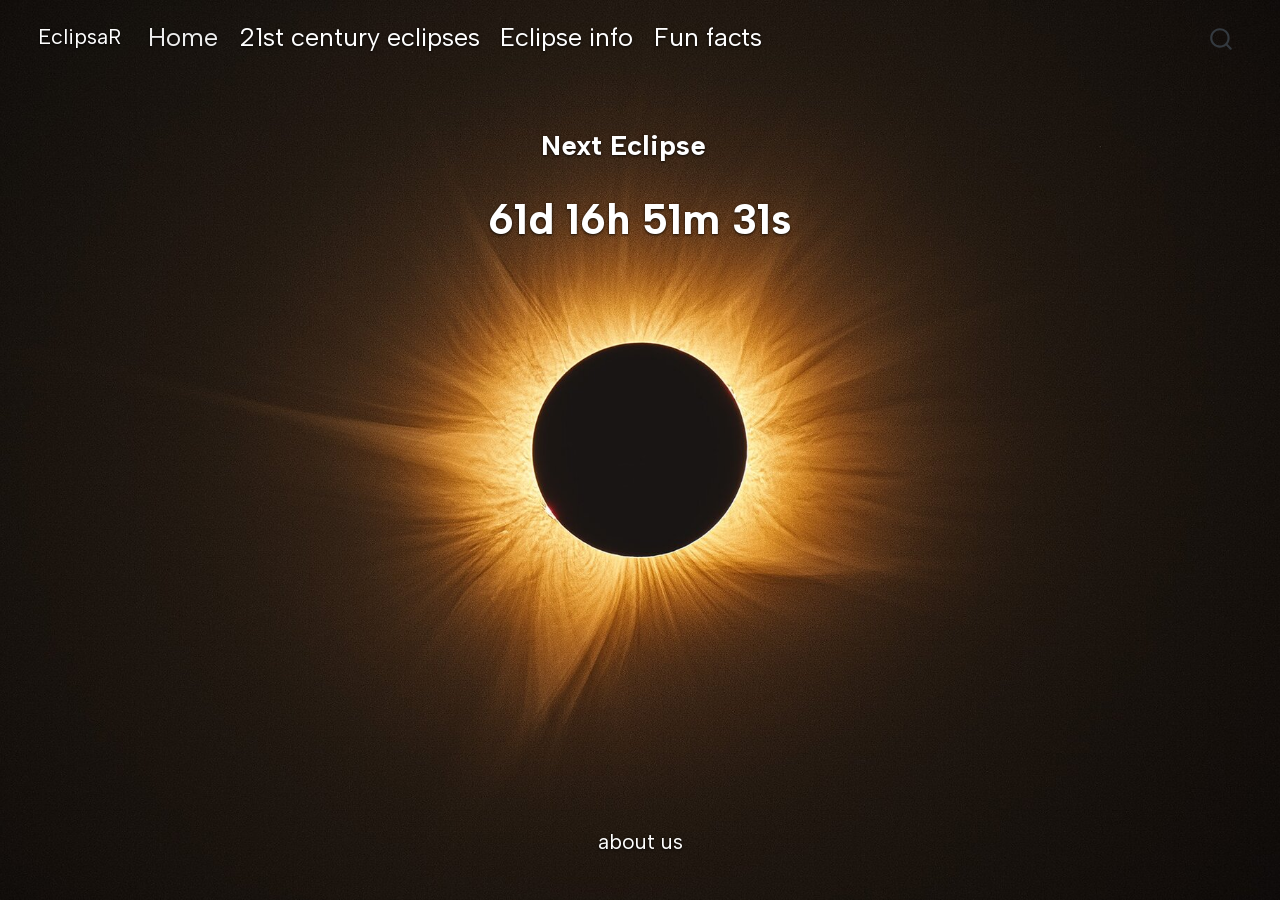
==== index.html @ 077493d9 "Built site for gh-pages" ====
<!DOCTYPE html>
<html xmlns="http://www.w3.org/1999/xhtml" lang="en" xml:lang="en"><head>

<meta charset="utf-8">
<meta name="generator" content="quarto-1.9.37">

<meta name="viewport" content="width=device-width, initial-scale=1.0, user-scalable=yes">


<title>EclipsaR</title>
<style>
/* Default styles provided by pandoc.
** See https://pandoc.org/MANUAL.html#variables-for-html for config info.
*/
code{white-space: pre-wrap;}
span.smallcaps{font-variant: small-caps;}
div.columns{display: flex; gap: min(4vw, 1.5em);}
div.column{flex: auto; overflow-x: auto;}
div.hanging-indent{margin-left: 1.5em; text-indent: -1.5em;}
ul.task-list{list-style: none;}
ul.task-list li input[type="checkbox"] {
  width: 0.8em;
  margin: 0 0.8em 0.2em -1em; /* quarto-specific, see https://github.com/quarto-dev/quarto-cli/issues/4556 */ 
  vertical-align: middle;
}
</style>


<script src="site_libs/quarto-nav/quarto-nav.js"></script>
<script src="site_libs/quarto-nav/headroom.min.js"></script>
<script src="site_libs/clipboard/clipboard.min.js"></script>
<script src="site_libs/quarto-search/autocomplete.umd.js"></script>
<script src="site_libs/quarto-search/fuse.min.js"></script>
<script src="site_libs/quarto-search/quarto-search.js"></script>
<meta name="quarto:offset" content="./">
<script src="site_libs/quarto-html/quarto.js" type="module"></script>
<script src="site_libs/quarto-html/tabsets/tabsets.js" type="module"></script>
<script src="site_libs/quarto-html/popper.min.js"></script>
<script src="site_libs/quarto-html/tippy.umd.min.js"></script>
<script src="site_libs/quarto-html/anchor.min.js"></script>
<link href="site_libs/quarto-html/tippy.css" rel="stylesheet">
<link href="site_libs/quarto-html/quarto-syntax-highlighting-7f8f88aac4f3542376d5c11b86a4c14d.css" rel="stylesheet" class="quarto-color-scheme" id="quarto-text-highlighting-styles">
<link href="site_libs/quarto-html/quarto-syntax-highlighting-dark-d0ae9245876894da5ac7e18953ecc5cc.css" rel="stylesheet" class="quarto-color-scheme quarto-color-alternate" id="quarto-text-highlighting-styles">
<link href="site_libs/quarto-html/quarto-syntax-highlighting-7f8f88aac4f3542376d5c11b86a4c14d.css" rel="stylesheet" class="quarto-color-scheme-extra" id="quarto-text-highlighting-styles">
<script src="site_libs/bootstrap/bootstrap.min.js"></script>
<link href="site_libs/bootstrap/bootstrap-icons.css" rel="stylesheet">
<link href="site_libs/bootstrap/bootstrap-c820c790776d491c0a2e47036dd81f29.min.css" rel="stylesheet" append-hash="true" class="quarto-color-scheme" id="quarto-bootstrap" data-mode="light">
<link href="site_libs/bootstrap/bootstrap-dark-418bec9bb1acf93c9f343d7b9f909638.min.css" rel="stylesheet" append-hash="true" class="quarto-color-scheme quarto-color-alternate" id="quarto-bootstrap" data-mode="light">
<link href="site_libs/bootstrap/bootstrap-c820c790776d491c0a2e47036dd81f29.min.css" rel="stylesheet" append-hash="true" class="quarto-color-scheme-extra" id="quarto-bootstrap" data-mode="light">
<script id="quarto-search-options" type="application/json">{
  "location": "navbar",
  "copy-button": false,
  "collapse-after": 3,
  "panel-placement": "end",
  "type": "overlay",
  "limit": 50,
  "keyboard-shortcut": [
    "f",
    "/",
    "s"
  ],
  "show-item-context": false,
  "language": {
    "search-no-results-text": "No results",
    "search-matching-documents-text": "matching documents",
    "search-copy-link-title": "Copy link to search",
    "search-hide-matches-text": "Hide additional matches",
    "search-more-match-text": "more match in this document",
    "search-more-matches-text": "more matches in this document",
    "search-clear-button-title": "Clear",
    "search-text-placeholder": "",
    "search-detached-cancel-button-title": "Cancel",
    "search-submit-button-title": "Submit",
    "search-label": "Search"
  }
}</script>


</head>

<body class="nav-fixed quarto-light">

<div id="quarto-search-results"></div>
  <header id="quarto-header" class="headroom fixed-top">
    <nav class="navbar navbar-expand-lg " data-bs-theme="dark">
      <div class="navbar-container container-fluid">
      <div class="navbar-brand-container mx-auto">
    <a class="navbar-brand" href="./index.html">
    <span class="navbar-title">EclipsaR</span>
    </a>
  </div>
            <div id="quarto-search" class="" title="Search"></div>
          <button class="navbar-toggler" type="button" data-bs-toggle="collapse" data-bs-target="#navbarCollapse" aria-controls="navbarCollapse" role="menu" aria-expanded="false" aria-label="Toggle navigation" onclick="if (window.quartoToggleHeadroom) { window.quartoToggleHeadroom(); }">
  <span class="navbar-toggler-icon"></span>
</button>
          <div class="collapse navbar-collapse" id="navbarCollapse">
            <ul class="navbar-nav navbar-nav-scroll me-auto">
  <li class="nav-item">
    <a class="nav-link active" href="./index.html" aria-current="page"> 
<span class="menu-text">Home</span></a>
  </li>  
  <li class="nav-item">
    <a class="nav-link" href="./Map_21st_century_eclipses.html"> 
<span class="menu-text">21st century eclipses</span></a>
  </li>  
  <li class="nav-item">
    <a class="nav-link" href="./interactive_table.html"> 
<span class="menu-text">Eclipse info</span></a>
  </li>  
  <li class="nav-item">
    <a class="nav-link" href="./fun_facts.html"> 
<span class="menu-text">Fun facts</span></a>
  </li>  
</ul>
          </div> <!-- /navcollapse -->
            <div class="quarto-navbar-tools">
</div>
      </div> <!-- /container-fluid -->
    </nav>
</header>
<!-- content -->
<div id="quarto-content" class="quarto-container page-columns page-rows-contents page-layout-full page-navbar">
<!-- sidebar -->
<!-- margin-sidebar -->
    
<!-- main -->
<main class="content column-page" id="quarto-document-content"><header id="title-block-header" class="quarto-title-block"></header>




<style>
  body {
  background-image: url("data/homepage_background.jpg");
  background-size: cover;
  background-position: center;
  background-repeat: no-repeat;
  background-attachment: fixed;
  color: white;
  text-shadow: 0 1px 3px rgba(0, 0, 0, 0.8);
}
  a {
  color: white;
  text-decoration: underline;
}
  .navbar-brand,
  .navbar-nav .nav-link {
  color: white !important;
  text-shadow: 0 1px 3px rgba(0, 0, 0, 0.8);
}
  .navbar-nav .nav-link:hover,
  .navbar-nav .nav-link.active {
  color: #eee !important;
}
  h1 {
  border-bottom: none;
  padding-bottom: 0;
}
  h2 {
  border-bottom: none;
  padding-bottom: 0;
}
  body {
  font-size: 1.5rem;
}
  #eclipse-countdown {
  font-size: 2.5rem;
  font-weight: bold;
  text-align: center;
  margin: 1.5rem 0;
}
  main {
  padding: 2rem 3rem;
}
</style>
<section id="next-eclipse" class="level2 text-center">
<h2 class="text-center anchored" data-anchor-id="next-eclipse">Next Eclipse</h2>
<div id="eclipse-countdown">
Loading countdown…
</div>
<script>
const eclipseTarget = new Date("2027-02-06T00:00:00");

function updateEclipseCountdown() {
  const now = new Date();
  const diff = eclipseTarget - now;
  const el = document.getElementById("eclipse-countdown");

  if (diff <= 0) {
    el.textContent = "The eclipse is happening now!";
    return;
  }

  const days = Math.floor(diff / (1000 * 60 * 60 * 24));
  const hours = Math.floor((diff / (1000 * 60 * 60)) % 24);
  const minutes = Math.floor((diff / (1000 * 60)) % 60);
  const seconds = Math.floor((diff / 1000) % 60);

  el.textContent = `${days}d ${hours}h ${minutes}m ${seconds}s`;
}

updateEclipseCountdown();
setInterval(updateEclipseCountdown, 1000);
</script>


</section>

</main> <!-- /main -->
<script id="quarto-html-after-body" type="application/javascript">
  window.document.addEventListener("DOMContentLoaded", function (event) {
    const icon = "";
    const anchorJS = new window.AnchorJS();
    anchorJS.options = {
      placement: 'right',
      icon: icon
    };
    anchorJS.add('.anchored');
    const isCodeAnnotation = (el) => {
      for (const clz of el.classList) {
        if (clz.startsWith('code-annotation-')) {                     
          return true;
        }
      }
      return false;
    }
    const onCopySuccess = function(e) {
      // button target
      const button = e.trigger;
      // don't keep focus
      button.blur();
      // flash "checked"
      button.classList.add('code-copy-button-checked');
      var currentTitle = button.getAttribute("title");
      button.setAttribute("title", "Copied!");
      let tooltip;
      if (window.bootstrap) {
        button.setAttribute("data-bs-toggle", "tooltip");
        button.setAttribute("data-bs-placement", "left");
        button.setAttribute("data-bs-title", "Copied!");
        tooltip = new bootstrap.Tooltip(button, 
          { trigger: "manual", 
            customClass: "code-copy-button-tooltip",
            offset: [0, -8]});
        tooltip.show();    
      }
      setTimeout(function() {
        if (tooltip) {
          tooltip.hide();
          button.removeAttribute("data-bs-title");
          button.removeAttribute("data-bs-toggle");
          button.removeAttribute("data-bs-placement");
        }
        button.setAttribute("title", currentTitle);
        button.classList.remove('code-copy-button-checked');
      }, 1000);
      // clear code selection
      e.clearSelection();
    }
    const getTextToCopy = function(trigger) {
      const outerScaffold = trigger.parentElement.cloneNode(true);
      const codeEl = outerScaffold.querySelector('code');
      for (const childEl of codeEl.children) {
        if (isCodeAnnotation(childEl)) {
          childEl.remove();
        }
      }
      return codeEl.innerText;
    }
    const clipboard = new window.ClipboardJS('.code-copy-button:not([data-in-quarto-modal])', {
      text: getTextToCopy
    });
    clipboard.on('success', onCopySuccess);
    if (window.document.getElementById('quarto-embedded-source-code-modal')) {
      const clipboardModal = new window.ClipboardJS('.code-copy-button[data-in-quarto-modal]', {
        text: getTextToCopy,
        container: window.document.getElementById('quarto-embedded-source-code-modal')
      });
      clipboardModal.on('success', onCopySuccess);
    }
      var localhostRegex = new RegExp(/^(?:http|https):\/\/localhost\:?[0-9]*\//);
      var mailtoRegex = new RegExp(/^mailto:/);
        var filterRegex = new RegExp('/' + window.location.host + '/');
      var isInternal = (href) => {
          return filterRegex.test(href) || localhostRegex.test(href) || mailtoRegex.test(href);
      }
      // Inspect non-navigation links and adorn them if external
     var links = window.document.querySelectorAll('a[href]:not(.nav-link):not(.navbar-brand):not(.toc-action):not(.sidebar-link):not(.sidebar-item-toggle):not(.pagination-link):not(.no-external):not([aria-hidden]):not(.dropdown-item):not(.quarto-navigation-tool):not(.about-link)');
      for (var i=0; i<links.length; i++) {
        const link = links[i];
        if (!isInternal(link.href)) {
          // undo the damage that might have been done by quarto-nav.js in the case of
          // links that we want to consider external
          if (link.dataset.originalHref !== undefined) {
            link.href = link.dataset.originalHref;
          }
        }
      }
    function tippyHover(el, contentFn, onTriggerFn, onUntriggerFn) {
      const config = {
        allowHTML: true,
        maxWidth: 500,
        delay: 100,
        arrow: false,
        appendTo: function(el) {
            return el.parentElement;
        },
        interactive: true,
        interactiveBorder: 10,
        theme: 'quarto',
        placement: 'bottom-start',
      };
      if (contentFn) {
        config.content = contentFn;
      }
      if (onTriggerFn) {
        config.onTrigger = onTriggerFn;
      }
      if (onUntriggerFn) {
        config.onUntrigger = onUntriggerFn;
      }
      window.tippy(el, config); 
    }
    const noterefs = window.document.querySelectorAll('a[role="doc-noteref"]');
    for (var i=0; i<noterefs.length; i++) {
      const ref = noterefs[i];
      tippyHover(ref, function() {
        // use id or data attribute instead here
        let href = ref.getAttribute('data-footnote-href') || ref.getAttribute('href');
        try { href = new URL(href).hash; } catch {}
        const id = href.replace(/^#\/?/, "");
        const note = window.document.getElementById(id);
        if (note) {
          return note.innerHTML;
        } else {
          return "";
        }
      });
    }
    const xrefs = window.document.querySelectorAll('a.quarto-xref');
    const processXRef = (id, note) => {
      // Strip column container classes
      const stripColumnClz = (el) => {
        el.classList.remove("page-full", "page-columns");
        if (el.children) {
          for (const child of el.children) {
            stripColumnClz(child);
          }
        }
      }
      stripColumnClz(note)
      if (id === null || id.startsWith('sec-')) {
        // Special case sections, only their first couple elements
        const container = document.createElement("div");
        if (note.children && note.children.length > 2) {
          container.appendChild(note.children[0].cloneNode(true));
          for (let i = 1; i < note.children.length; i++) {
            const child = note.children[i];
            if (child.tagName === "P" && child.innerText === "") {
              continue;
            } else {
              container.appendChild(child.cloneNode(true));
              break;
            }
          }
          if (window.Quarto?.typesetMath) {
            window.Quarto.typesetMath(container);
          }
          return container.innerHTML
        } else {
          if (window.Quarto?.typesetMath) {
            window.Quarto.typesetMath(note);
          }
          return note.innerHTML;
        }
      } else {
        // Remove any anchor links if they are present
        const anchorLink = note.querySelector('a.anchorjs-link');
        if (anchorLink) {
          anchorLink.remove();
        }
        if (window.Quarto?.typesetMath) {
          window.Quarto.typesetMath(note);
        }
        if (note.classList.contains("callout")) {
          return note.outerHTML;
        } else {
          return note.innerHTML;
        }
      }
    }
    for (var i=0; i<xrefs.length; i++) {
      const xref = xrefs[i];
      tippyHover(xref, undefined, function(instance) {
        instance.disable();
        let url = xref.getAttribute('href');
        let hash = undefined; 
        if (url.startsWith('#')) {
          hash = url;
        } else {
          try { hash = new URL(url).hash; } catch {}
        }
        if (hash) {
          const id = hash.replace(/^#\/?/, "");
          const note = window.document.getElementById(id);
          if (note !== null) {
            try {
              const html = processXRef(id, note.cloneNode(true));
              instance.setContent(html);
            } finally {
              instance.enable();
              instance.show();
            }
          } else {
            // See if we can fetch this
            fetch(url.split('#')[0])
            .then(res => res.text())
            .then(html => {
              const parser = new DOMParser();
              const htmlDoc = parser.parseFromString(html, "text/html");
              const note = htmlDoc.getElementById(id);
              if (note !== null) {
                const html = processXRef(id, note);
                instance.setContent(html);
              } 
            }).finally(() => {
              instance.enable();
              instance.show();
            });
          }
        } else {
          // See if we can fetch a full url (with no hash to target)
          // This is a special case and we should probably do some content thinning / targeting
          fetch(url)
          .then(res => res.text())
          .then(html => {
            const parser = new DOMParser();
            const htmlDoc = parser.parseFromString(html, "text/html");
            const note = htmlDoc.querySelector('main.content');
            if (note !== null) {
              // This should only happen for chapter cross references
              // (since there is no id in the URL)
              // remove the first header
              if (note.children.length > 0 && note.children[0].tagName === "HEADER") {
                note.children[0].remove();
              }
              const html = processXRef(null, note);
              instance.setContent(html);
            } 
          }).finally(() => {
            instance.enable();
            instance.show();
          });
        }
      }, function(instance) {
      });
    }
        let selectedAnnoteEl;
        const selectorForAnnotation = ( cell, annotation) => {
          let cellAttr = 'data-code-cell="' + cell + '"';
          let lineAttr = 'data-code-annotation="' +  annotation + '"';
          const selector = 'span[' + cellAttr + '][' + lineAttr + ']';
          return selector;
        }
        const selectCodeLines = (annoteEl) => {
          const doc = window.document;
          const targetCell = annoteEl.getAttribute("data-target-cell");
          const targetAnnotation = annoteEl.getAttribute("data-target-annotation");
          const annoteSpan = window.document.querySelector(selectorForAnnotation(targetCell, targetAnnotation));
          const lines = annoteSpan.getAttribute("data-code-lines").split(",");
          const lineIds = lines.map((line) => {
            return targetCell + "-" + line;
          })
          let top = null;
          let height = null;
          let parent = null;
          if (lineIds.length > 0) {
              //compute the position of the single el (top and bottom and make a div)
              const el = window.document.getElementById(lineIds[0]);
              top = el.offsetTop;
              height = el.offsetHeight;
              parent = el.parentElement.parentElement;
            if (lineIds.length > 1) {
              const lastEl = window.document.getElementById(lineIds[lineIds.length - 1]);
              const bottom = lastEl.offsetTop + lastEl.offsetHeight;
              height = bottom - top;
            }
            if (top !== null && height !== null && parent !== null) {
              // cook up a div (if necessary) and position it 
              let div = window.document.getElementById("code-annotation-line-highlight");
              if (div === null) {
                div = window.document.createElement("div");
                div.setAttribute("id", "code-annotation-line-highlight");
                div.style.position = 'absolute';
                parent.appendChild(div);
              }
              div.style.top = top - 2 + "px";
              div.style.height = height + 4 + "px";
              div.style.left = 0;
              let gutterDiv = window.document.getElementById("code-annotation-line-highlight-gutter");
              if (gutterDiv === null) {
                gutterDiv = window.document.createElement("div");
                gutterDiv.setAttribute("id", "code-annotation-line-highlight-gutter");
                gutterDiv.style.position = 'absolute';
                const codeCell = window.document.getElementById(targetCell);
                const gutter = codeCell.querySelector('.code-annotation-gutter');
                gutter.appendChild(gutterDiv);
              }
              gutterDiv.style.top = top - 2 + "px";
              gutterDiv.style.height = height + 4 + "px";
            }
            selectedAnnoteEl = annoteEl;
          }
        };
        const unselectCodeLines = () => {
          const elementsIds = ["code-annotation-line-highlight", "code-annotation-line-highlight-gutter"];
          elementsIds.forEach((elId) => {
            const div = window.document.getElementById(elId);
            if (div) {
              div.remove();
            }
          });
          selectedAnnoteEl = undefined;
        };
          // Handle positioning of the toggle
      window.addEventListener(
        "resize",
        throttle(() => {
          elRect = undefined;
          if (selectedAnnoteEl) {
            selectCodeLines(selectedAnnoteEl);
          }
        }, 10)
      );
      function throttle(fn, ms) {
      let throttle = false;
      let timer;
        return (...args) => {
          if(!throttle) { // first call gets through
              fn.apply(this, args);
              throttle = true;
          } else { // all the others get throttled
              if(timer) clearTimeout(timer); // cancel #2
              timer = setTimeout(() => {
                fn.apply(this, args);
                timer = throttle = false;
              }, ms);
          }
        };
      }
        // Attach click handler to the DT
        const annoteDls = window.document.querySelectorAll('dt[data-target-cell]');
        for (const annoteDlNode of annoteDls) {
          annoteDlNode.addEventListener('click', (event) => {
            const clickedEl = event.target;
            if (clickedEl !== selectedAnnoteEl) {
              unselectCodeLines();
              const activeEl = window.document.querySelector('dt[data-target-cell].code-annotation-active');
              if (activeEl) {
                activeEl.classList.remove('code-annotation-active');
              }
              selectCodeLines(clickedEl);
              clickedEl.classList.add('code-annotation-active');
            } else {
              // Unselect the line
              unselectCodeLines();
              clickedEl.classList.remove('code-annotation-active');
            }
          });
        }
    const findCites = (el) => {
      const parentEl = el.parentElement;
      if (parentEl) {
        const cites = parentEl.dataset.cites;
        if (cites) {
          return {
            el,
            cites: cites.split(' ')
          };
        } else {
          return findCites(el.parentElement)
        }
      } else {
        return undefined;
      }
    };
    var bibliorefs = window.document.querySelectorAll('a[role="doc-biblioref"]');
    for (var i=0; i<bibliorefs.length; i++) {
      const ref = bibliorefs[i];
      const citeInfo = findCites(ref);
      if (citeInfo) {
        tippyHover(citeInfo.el, function() {
          var popup = window.document.createElement('div');
          citeInfo.cites.forEach(function(cite) {
            var citeDiv = window.document.createElement('div');
            citeDiv.classList.add('hanging-indent');
            citeDiv.classList.add('csl-entry');
            var biblioDiv = window.document.getElementById('ref-' + cite);
            if (biblioDiv) {
              citeDiv.innerHTML = biblioDiv.innerHTML;
            }
            popup.appendChild(citeDiv);
          });
          return popup.innerHTML;
        });
      }
    }
  });
  </script>
</div> <!-- /content -->
<footer class="footer">
  <div class="nav-footer">
    <div class="nav-footer-left">
      &nbsp;
    </div>   
    <div class="nav-footer-center">
      <ul class="footer-items list-unstyled">
    <li class="nav-item">
    <a class="nav-link" href="./about.html">
<p>about us</p>
</a>
  </li>  
</ul>
    </div>
    <div class="nav-footer-right">
      &nbsp;
    </div>
  </div>
</footer>




</body></html>
---- site_libs/quarto-html/tippy.css ----
.tippy-box[data-animation=fade][data-state=hidden]{opacity:0}[data-tippy-root]{max-width:calc(100vw - 10px)}.tippy-box{position:relative;background-color:#333;color:#fff;border-radius:4px;font-size:14px;line-height:1.4;white-space:normal;outline:0;transition-property:transform,visibility,opacity}.tippy-box[data-placement^=top]>.tippy-arrow{bottom:0}.tippy-box[data-placement^=top]>.tippy-arrow:before{bottom:-7px;left:0;border-width:8px 8px 0;border-top-color:initial;transform-origin:center top}.tippy-box[data-placement^=bottom]>.tippy-arrow{top:0}.tippy-box[data-placement^=bottom]>.tippy-arrow:before{top:-7px;left:0;border-width:0 8px 8px;border-bottom-color:initial;transform-origin:center bottom}.tippy-box[data-placement^=left]>.tippy-arrow{right:0}.tippy-box[data-placement^=left]>.tippy-arrow:before{border-width:8px 0 8px 8px;border-left-color:initial;right:-7px;transform-origin:center left}.tippy-box[data-placement^=right]>.tippy-arrow{left:0}.tippy-box[data-placement^=right]>.tippy-arrow:before{left:-7px;border-width:8px 8px 8px 0;border-right-color:initial;transform-origin:center right}.tippy-box[data-inertia][data-state=visible]{transition-timing-function:cubic-bezier(.54,1.5,.38,1.11)}.tippy-arrow{width:16px;height:16px;color:#333}.tippy-arrow:before{content:"";position:absolute;border-color:transparent;border-style:solid}.tippy-content{position:relative;padding:5px 9px;z-index:1}
---- site_libs/quarto-html/quarto-syntax-highlighting-7f8f88aac4f3542376d5c11b86a4c14d.css ----
/* quarto syntax highlight colors */
:root {
  --quarto-hl-ot-color: #003B4F;
  --quarto-hl-at-color: #657422;
  --quarto-hl-ss-color: #20794D;
  --quarto-hl-an-color: #5E5E5E;
  --quarto-hl-fu-color: #4758AB;
  --quarto-hl-st-color: #20794D;
  --quarto-hl-cf-color: #003B4F;
  --quarto-hl-op-color: #5E5E5E;
  --quarto-hl-er-color: #AD0000;
  --quarto-hl-bn-color: #AD0000;
  --quarto-hl-al-color: #AD0000;
  --quarto-hl-va-color: #111111;
  --quarto-hl-bu-color: inherit;
  --quarto-hl-ex-color: inherit;
  --quarto-hl-pp-color: #AD0000;
  --quarto-hl-in-color: #5E5E5E;
  --quarto-hl-vs-color: #20794D;
  --quarto-hl-wa-color: #5E5E5E;
  --quarto-hl-do-color: #5E5E5E;
  --quarto-hl-im-color: #00769E;
  --quarto-hl-ch-color: #20794D;
  --quarto-hl-dt-color: #AD0000;
  --quarto-hl-fl-color: #AD0000;
  --quarto-hl-co-color: #5E5E5E;
  --quarto-hl-cv-color: #5E5E5E;
  --quarto-hl-cn-color: #8f5902;
  --quarto-hl-sc-color: #5E5E5E;
  --quarto-hl-dv-color: #AD0000;
  --quarto-hl-kw-color: #003B4F;
}

/* other quarto variables */
:root {
  --quarto-font-monospace: SFMono-Regular, Menlo, Monaco, Consolas, "Liberation Mono", "Courier New", monospace;
}

/* syntax highlight based on Pandoc's rules */
pre > code.sourceCode > span {
  color: #003B4F;
}

code.sourceCode > span {
  color: #003B4F;
}

div.sourceCode,
div.sourceCode pre.sourceCode {
  color: #003B4F;
}

/* Normal */
code span {
  color: #003B4F;
}

/* Alert */
code span.al {
  color: #AD0000;
  font-style: inherit;
}

/* Annotation */
code span.an {
  color: #5E5E5E;
  font-style: inherit;
}

/* Attribute */
code span.at {
  color: #657422;
  font-style: inherit;
}

/* BaseN */
code span.bn {
  color: #AD0000;
  font-style: inherit;
}

/* BuiltIn */
code span.bu {
  font-style: inherit;
}

/* ControlFlow */
code span.cf {
  color: #003B4F;
  font-weight: bold;
  font-style: inherit;
}

/* Char */
code span.ch {
  color: #20794D;
  font-style: inherit;
}

/* Constant */
code span.cn {
  color: #8f5902;
  font-style: inherit;
}

/* Comment */
code span.co {
  color: #5E5E5E;
  font-style: inherit;
}

/* CommentVar */
code span.cv {
  color: #5E5E5E;
  font-style: italic;
}

/* Documentation */
code span.do {
  color: #5E5E5E;
  font-style: italic;
}

/* DataType */
code span.dt {
  color: #AD0000;
  font-style: inherit;
}

/* DecVal */
code span.dv {
  color: #AD0000;
  font-style: inherit;
}

/* Error */
code span.er {
  color: #AD0000;
  font-style: inherit;
}

/* Extension */
code span.ex {
  font-style: inherit;
}

/* Float */
code span.fl {
  color: #AD0000;
  font-style: inherit;
}

/* Function */
code span.fu {
  color: #4758AB;
  font-style: inherit;
}

/* Import */
code span.im {
  color: #00769E;
  font-style: inherit;
}

/* Information */
code span.in {
  color: #5E5E5E;
  font-style: inherit;
}

/* Keyword */
code span.kw {
  color: #003B4F;
  font-weight: bold;
  font-style: inherit;
}

/* Operator */
code span.op {
  color: #5E5E5E;
  font-style: inherit;
}

/* Other */
code span.ot {
  color: #003B4F;
  font-style: inherit;
}

/* Preprocessor */
code span.pp {
  color: #AD0000;
  font-style: inherit;
}

/* SpecialChar */
code span.sc {
  color: #5E5E5E;
  font-style: inherit;
}

/* SpecialString */
code span.ss {
  color: #20794D;
  font-style: inherit;
}

/* String */
code span.st {
  color: #20794D;
  font-style: inherit;
}

/* Variable */
code span.va {
  color: #111111;
  font-style: inherit;
}

/* VerbatimString */
code span.vs {
  color: #20794D;
  font-style: inherit;
}

/* Warning */
code span.wa {
  color: #5E5E5E;
  font-style: italic;
}

.prevent-inlining {
  content: "</";
}

/*# sourceMappingURL=789ad8cd35626ba772517505b42a116e.css.map */
---- site_libs/quarto-html/quarto-syntax-highlighting-dark-d0ae9245876894da5ac7e18953ecc5cc.css ----
/* quarto syntax highlight colors */
:root {
  --quarto-hl-al-color: #f07178;
  --quarto-hl-an-color: #d4d0ab;
  --quarto-hl-at-color: #00e0e0;
  --quarto-hl-bn-color: #d4d0ab;
  --quarto-hl-bu-color: #abe338;
  --quarto-hl-ch-color: #abe338;
  --quarto-hl-co-color: #f8f8f2;
  --quarto-hl-cv-color: #ffd700;
  --quarto-hl-cn-color: #ffd700;
  --quarto-hl-cf-color: #ffa07a;
  --quarto-hl-dt-color: #ffa07a;
  --quarto-hl-dv-color: #d4d0ab;
  --quarto-hl-do-color: #f8f8f2;
  --quarto-hl-er-color: #f07178;
  --quarto-hl-ex-color: #00e0e0;
  --quarto-hl-fl-color: #d4d0ab;
  --quarto-hl-fu-color: #ffa07a;
  --quarto-hl-im-color: #abe338;
  --quarto-hl-in-color: #d4d0ab;
  --quarto-hl-kw-color: #ffa07a;
  --quarto-hl-op-color: #ffa07a;
  --quarto-hl-ot-color: #00e0e0;
  --quarto-hl-pp-color: #dcc6e0;
  --quarto-hl-re-color: #00e0e0;
  --quarto-hl-sc-color: #abe338;
  --quarto-hl-ss-color: #abe338;
  --quarto-hl-st-color: #abe338;
  --quarto-hl-va-color: #00e0e0;
  --quarto-hl-vs-color: #abe338;
  --quarto-hl-wa-color: #dcc6e0;
}

/* other quarto variables */
:root {
  --quarto-font-monospace: SFMono-Regular, Menlo, Monaco, Consolas, "Liberation Mono", "Courier New", monospace;
}

/* syntax highlight based on Pandoc's rules */
pre > code.sourceCode > span {
  color: #f8f8f2;
}

code.sourceCode > span {
  color: #f8f8f2;
}

div.sourceCode,
div.sourceCode pre.sourceCode {
  color: #f8f8f2;
}

/* Normal */
code span {
  color: #f8f8f2;
}

/* Alert */
code span.al {
  color: #f07178;
}

/* Annotation */
code span.an {
  color: #d4d0ab;
}

/* Attribute */
code span.at {
  color: #00e0e0;
}

/* BaseN */
code span.bn {
  color: #d4d0ab;
}

/* BuiltIn */
code span.bu {
  color: #abe338;
}

/* ControlFlow */
code span.cf {
  font-weight: bold;
  color: #ffa07a;
}

/* Char */
code span.ch {
  color: #abe338;
}

/* Constant */
code span.cn {
  color: #ffd700;
}

/* Comment */
code span.co {
  font-style: italic;
  color: #f8f8f2;
}

/* CommentVar */
code span.cv {
  color: #ffd700;
}

/* Documentation */
code span.do {
  color: #f8f8f2;
}

/* DataType */
code span.dt {
  color: #ffa07a;
}

/* DecVal */
code span.dv {
  color: #d4d0ab;
}

/* Error */
code span.er {
  color: #f07178;
  text-decoration: underline;
}

/* Extension */
code span.ex {
  font-weight: bold;
  color: #00e0e0;
}

/* Float */
code span.fl {
  color: #d4d0ab;
}

/* Function */
code span.fu {
  color: #ffa07a;
}

/* Import */
code span.im {
  color: #abe338;
}

/* Information */
code span.in {
  color: #d4d0ab;
}

/* Keyword */
code span.kw {
  font-weight: bold;
  color: #ffa07a;
}

/* Operator */
code span.op {
  color: #ffa07a;
}

/* Other */
code span.ot {
  color: #00e0e0;
}

/* Preprocessor */
code span.pp {
  color: #dcc6e0;
}

/* RegionMarker */
code span.re {
  background-color: #f8f8f2;
  color: #00e0e0;
}

/* SpecialChar */
code span.sc {
  color: #abe338;
}

/* SpecialString */
code span.ss {
  color: #abe338;
}

/* String */
code span.st {
  color: #abe338;
}

/* Variable */
code span.va {
  color: #00e0e0;
}

/* VerbatimString */
code span.vs {
  color: #abe338;
}

/* Warning */
code span.wa {
  color: #dcc6e0;
}

.prevent-inlining {
  content: "</";
}

/*# sourceMappingURL=e2dac9153eaf3c552d5043f9565d03d7.css.map */
---- site_libs/quarto-html/quarto-syntax-highlighting-7f8f88aac4f3542376d5c11b86a4c14d.css ----
/* quarto syntax highlight colors */
:root {
  --quarto-hl-ot-color: #003B4F;
  --quarto-hl-at-color: #657422;
  --quarto-hl-ss-color: #20794D;
  --quarto-hl-an-color: #5E5E5E;
  --quarto-hl-fu-color: #4758AB;
  --quarto-hl-st-color: #20794D;
  --quarto-hl-cf-color: #003B4F;
  --quarto-hl-op-color: #5E5E5E;
  --quarto-hl-er-color: #AD0000;
  --quarto-hl-bn-color: #AD0000;
  --quarto-hl-al-color: #AD0000;
  --quarto-hl-va-color: #111111;
  --quarto-hl-bu-color: inherit;
  --quarto-hl-ex-color: inherit;
  --quarto-hl-pp-color: #AD0000;
  --quarto-hl-in-color: #5E5E5E;
  --quarto-hl-vs-color: #20794D;
  --quarto-hl-wa-color: #5E5E5E;
  --quarto-hl-do-color: #5E5E5E;
  --quarto-hl-im-color: #00769E;
  --quarto-hl-ch-color: #20794D;
  --quarto-hl-dt-color: #AD0000;
  --quarto-hl-fl-color: #AD0000;
  --quarto-hl-co-color: #5E5E5E;
  --quarto-hl-cv-color: #5E5E5E;
  --quarto-hl-cn-color: #8f5902;
  --quarto-hl-sc-color: #5E5E5E;
  --quarto-hl-dv-color: #AD0000;
  --quarto-hl-kw-color: #003B4F;
}

/* other quarto variables */
:root {
  --quarto-font-monospace: SFMono-Regular, Menlo, Monaco, Consolas, "Liberation Mono", "Courier New", monospace;
}

/* syntax highlight based on Pandoc's rules */
pre > code.sourceCode > span {
  color: #003B4F;
}

code.sourceCode > span {
  color: #003B4F;
}

div.sourceCode,
div.sourceCode pre.sourceCode {
  color: #003B4F;
}

/* Normal */
code span {
  color: #003B4F;
}

/* Alert */
code span.al {
  color: #AD0000;
  font-style: inherit;
}

/* Annotation */
code span.an {
  color: #5E5E5E;
  font-style: inherit;
}

/* Attribute */
code span.at {
  color: #657422;
  font-style: inherit;
}

/* BaseN */
code span.bn {
  color: #AD0000;
  font-style: inherit;
}

/* BuiltIn */
code span.bu {
  font-style: inherit;
}

/* ControlFlow */
code span.cf {
  color: #003B4F;
  font-weight: bold;
  font-style: inherit;
}

/* Char */
code span.ch {
  color: #20794D;
  font-style: inherit;
}

/* Constant */
code span.cn {
  color: #8f5902;
  font-style: inherit;
}

/* Comment */
code span.co {
  color: #5E5E5E;
  font-style: inherit;
}

/* CommentVar */
code span.cv {
  color: #5E5E5E;
  font-style: italic;
}

/* Documentation */
code span.do {
  color: #5E5E5E;
  font-style: italic;
}

/* DataType */
code span.dt {
  color: #AD0000;
  font-style: inherit;
}

/* DecVal */
code span.dv {
  color: #AD0000;
  font-style: inherit;
}

/* Error */
code span.er {
  color: #AD0000;
  font-style: inherit;
}

/* Extension */
code span.ex {
  font-style: inherit;
}

/* Float */
code span.fl {
  color: #AD0000;
  font-style: inherit;
}

/* Function */
code span.fu {
  color: #4758AB;
  font-style: inherit;
}

/* Import */
code span.im {
  color: #00769E;
  font-style: inherit;
}

/* Information */
code span.in {
  color: #5E5E5E;
  font-style: inherit;
}

/* Keyword */
code span.kw {
  color: #003B4F;
  font-weight: bold;
  font-style: inherit;
}

/* Operator */
code span.op {
  color: #5E5E5E;
  font-style: inherit;
}

/* Other */
code span.ot {
  color: #003B4F;
  font-style: inherit;
}

/* Preprocessor */
code span.pp {
  color: #AD0000;
  font-style: inherit;
}

/* SpecialChar */
code span.sc {
  color: #5E5E5E;
  font-style: inherit;
}

/* SpecialString */
code span.ss {
  color: #20794D;
  font-style: inherit;
}

/* String */
code span.st {
  color: #20794D;
  font-style: inherit;
}

/* Variable */
code span.va {
  color: #111111;
  font-style: inherit;
}

/* VerbatimString */
code span.vs {
  color: #20794D;
  font-style: inherit;
}

/* Warning */
code span.wa {
  color: #5E5E5E;
  font-style: italic;
}

.prevent-inlining {
  content: "</";
}

/*# sourceMappingURL=789ad8cd35626ba772517505b42a116e.css.map */
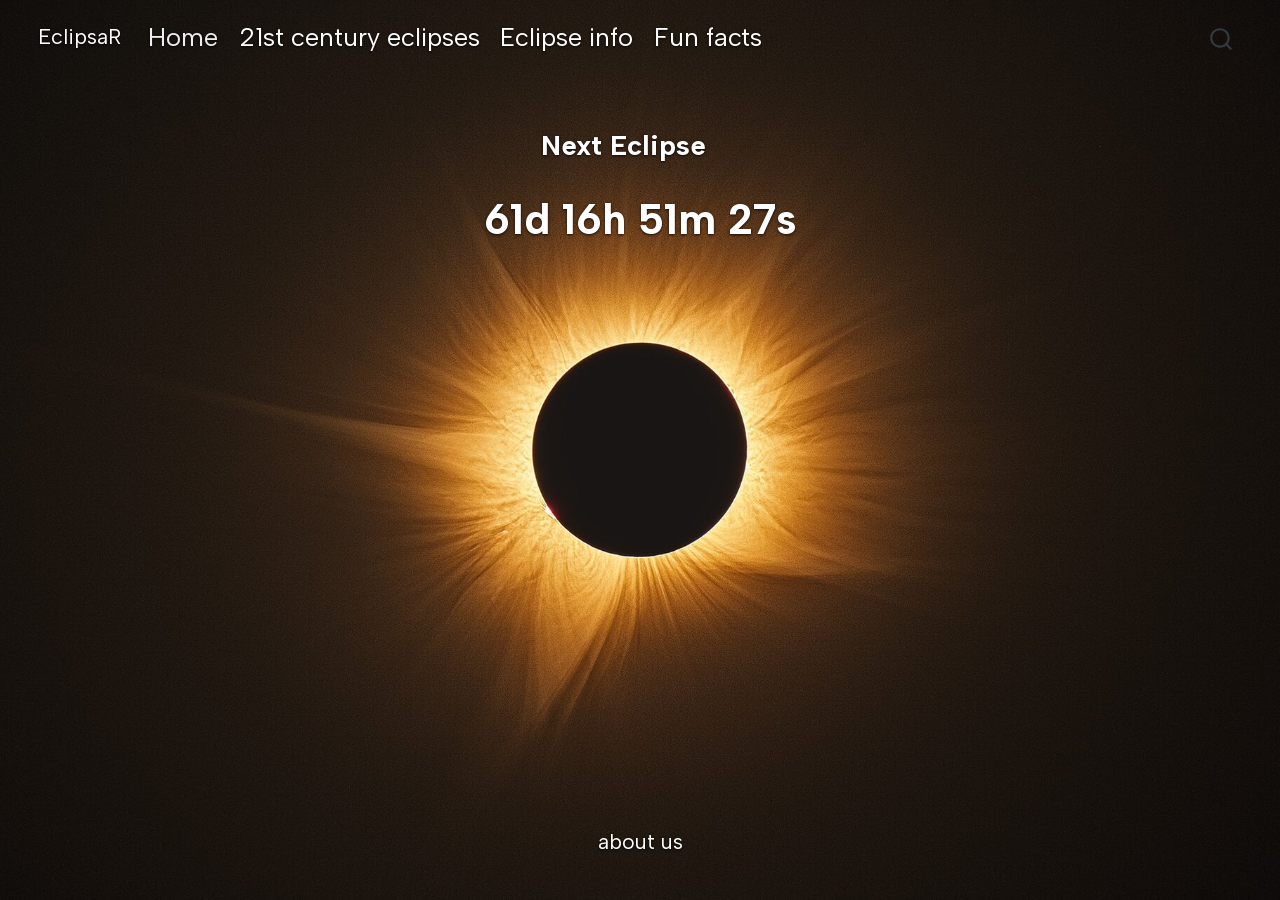
==== commit 276b9a04: "Built site for gh-pages" ====
--- a/index.html
+++ b/index.html
@@ -280,7 +280,7 @@
     }
       var localhostRegex = new RegExp(/^(?:http|https):\/\/localhost\:?[0-9]*\//);
       var mailtoRegex = new RegExp(/^mailto:/);
-        var filterRegex = new RegExp('/' + window.location.host + '/');
+        var filterRegex = new RegExp("https:\/\/ma-ulloa\.github\.io\/eclipsaR\/");
       var isInternal = (href) => {
           return filterRegex.test(href) || localhostRegex.test(href) || mailtoRegex.test(href);
       }
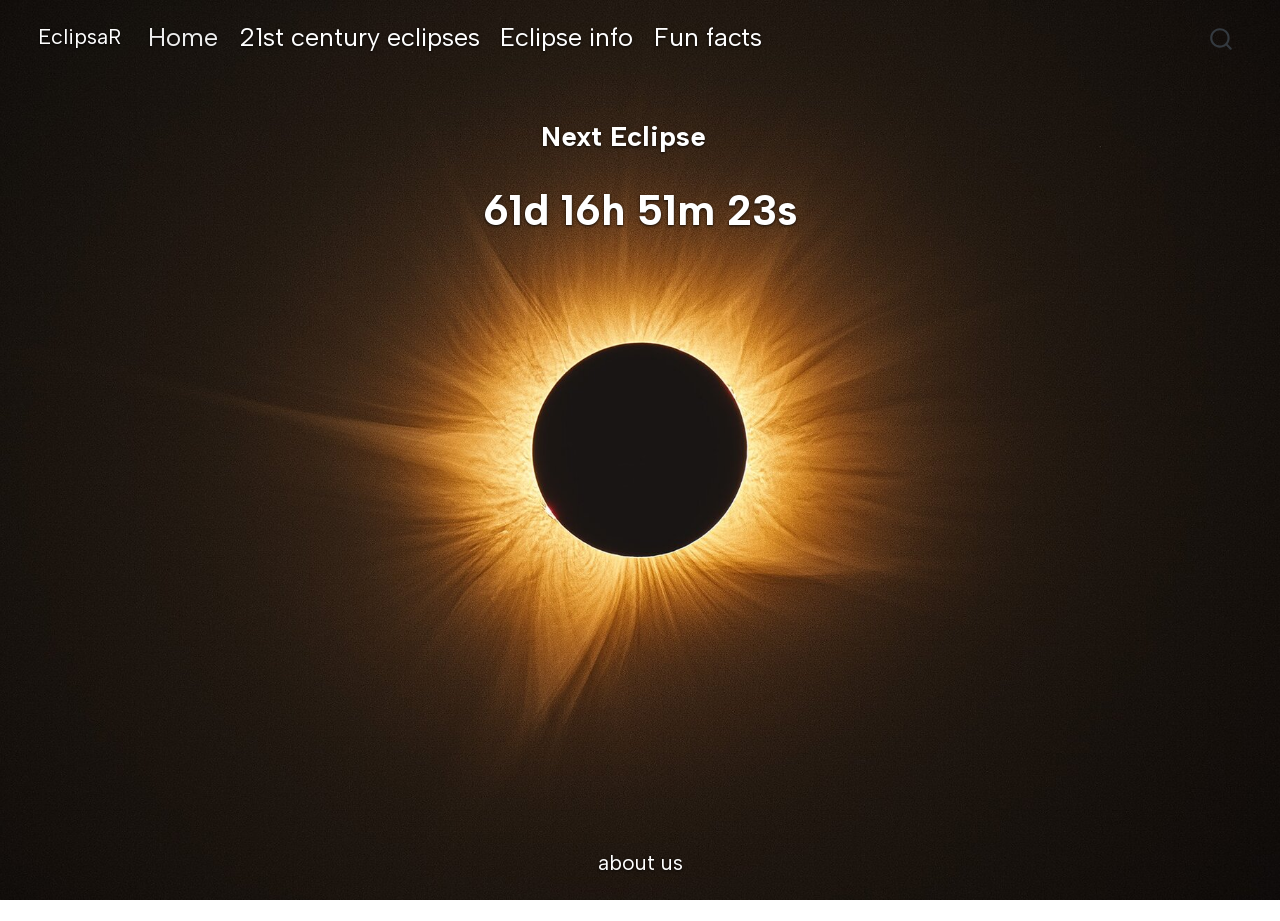
==== commit 9c7cf038: "Built site for gh-pages" ====
--- a/index.html
+++ b/index.html
@@ -2,7 +2,7 @@
 <html xmlns="http://www.w3.org/1999/xhtml" lang="en" xml:lang="en"><head>
 
 <meta charset="utf-8">
-<meta name="generator" content="quarto-1.9.37">
+<meta name="generator" content="quarto-1.10.18">
 
 <meta name="viewport" content="width=device-width, initial-scale=1.0, user-scalable=yes">
 
@@ -12,10 +12,13 @@
 /* Default styles provided by pandoc.
 ** See https://pandoc.org/MANUAL.html#variables-for-html for config info.
 */
-code{white-space: pre-wrap;}
 span.smallcaps{font-variant: small-caps;}
-div.columns{display: flex; gap: min(4vw, 1.5em);}
-div.column{flex: auto; overflow-x: auto;}
+div.columns{display: flex; gap: 1.5em;}
+div.column{flex: auto;}
+@media screen {
+div.columns{gap: min(4vw, 1.5em);}
+div.column{overflow-x: auto;}
+}
 div.hanging-indent{margin-left: 1.5em; text-indent: -1.5em;}
 ul.task-list{list-style: none;}
 ul.task-list li input[type="checkbox"] {
@@ -39,14 +42,14 @@
 <script src="site_libs/quarto-html/tippy.umd.min.js"></script>
 <script src="site_libs/quarto-html/anchor.min.js"></script>
 <link href="site_libs/quarto-html/tippy.css" rel="stylesheet">
-<link href="site_libs/quarto-html/quarto-syntax-highlighting-7f8f88aac4f3542376d5c11b86a4c14d.css" rel="stylesheet" class="quarto-color-scheme" id="quarto-text-highlighting-styles">
-<link href="site_libs/quarto-html/quarto-syntax-highlighting-dark-d0ae9245876894da5ac7e18953ecc5cc.css" rel="stylesheet" class="quarto-color-scheme quarto-color-alternate" id="quarto-text-highlighting-styles">
-<link href="site_libs/quarto-html/quarto-syntax-highlighting-7f8f88aac4f3542376d5c11b86a4c14d.css" rel="stylesheet" class="quarto-color-scheme-extra" id="quarto-text-highlighting-styles">
+<link href="site_libs/quarto-html/quarto-syntax-highlighting-64a204ab8560d761af7679ceaba22944.css" rel="stylesheet" class="quarto-color-scheme" id="quarto-text-highlighting-styles">
+<link href="site_libs/quarto-html/quarto-syntax-highlighting-dark-b85bc7c33db8c58e0ec93c3465666fed.css" rel="stylesheet" class="quarto-color-scheme quarto-color-alternate" id="quarto-text-highlighting-styles">
+<link href="site_libs/quarto-html/quarto-syntax-highlighting-64a204ab8560d761af7679ceaba22944.css" rel="stylesheet" class="quarto-color-scheme-extra" id="quarto-text-highlighting-styles">
 <script src="site_libs/bootstrap/bootstrap.min.js"></script>
 <link href="site_libs/bootstrap/bootstrap-icons.css" rel="stylesheet">
-<link href="site_libs/bootstrap/bootstrap-c820c790776d491c0a2e47036dd81f29.min.css" rel="stylesheet" append-hash="true" class="quarto-color-scheme" id="quarto-bootstrap" data-mode="light">
-<link href="site_libs/bootstrap/bootstrap-dark-418bec9bb1acf93c9f343d7b9f909638.min.css" rel="stylesheet" append-hash="true" class="quarto-color-scheme quarto-color-alternate" id="quarto-bootstrap" data-mode="light">
-<link href="site_libs/bootstrap/bootstrap-c820c790776d491c0a2e47036dd81f29.min.css" rel="stylesheet" append-hash="true" class="quarto-color-scheme-extra" id="quarto-bootstrap" data-mode="light">
+<link href="site_libs/bootstrap/bootstrap-e7e3ff9ac96207298a1b43defaaa908c.min.css" rel="stylesheet" append-hash="true" class="quarto-color-scheme" id="quarto-bootstrap" data-mode="light">
+<link href="site_libs/bootstrap/bootstrap-dark-b978a3874308e30ec489b968a37c4d53.min.css" rel="stylesheet" append-hash="true" class="quarto-color-scheme quarto-color-alternate" id="quarto-bootstrap" data-mode="light">
+<link href="site_libs/bootstrap/bootstrap-e7e3ff9ac96207298a1b43defaaa908c.min.css" rel="stylesheet" append-hash="true" class="quarto-color-scheme-extra" id="quarto-bootstrap" data-mode="light">
 <script id="quarto-search-options" type="application/json">{
   "location": "navbar",
   "copy-button": false,
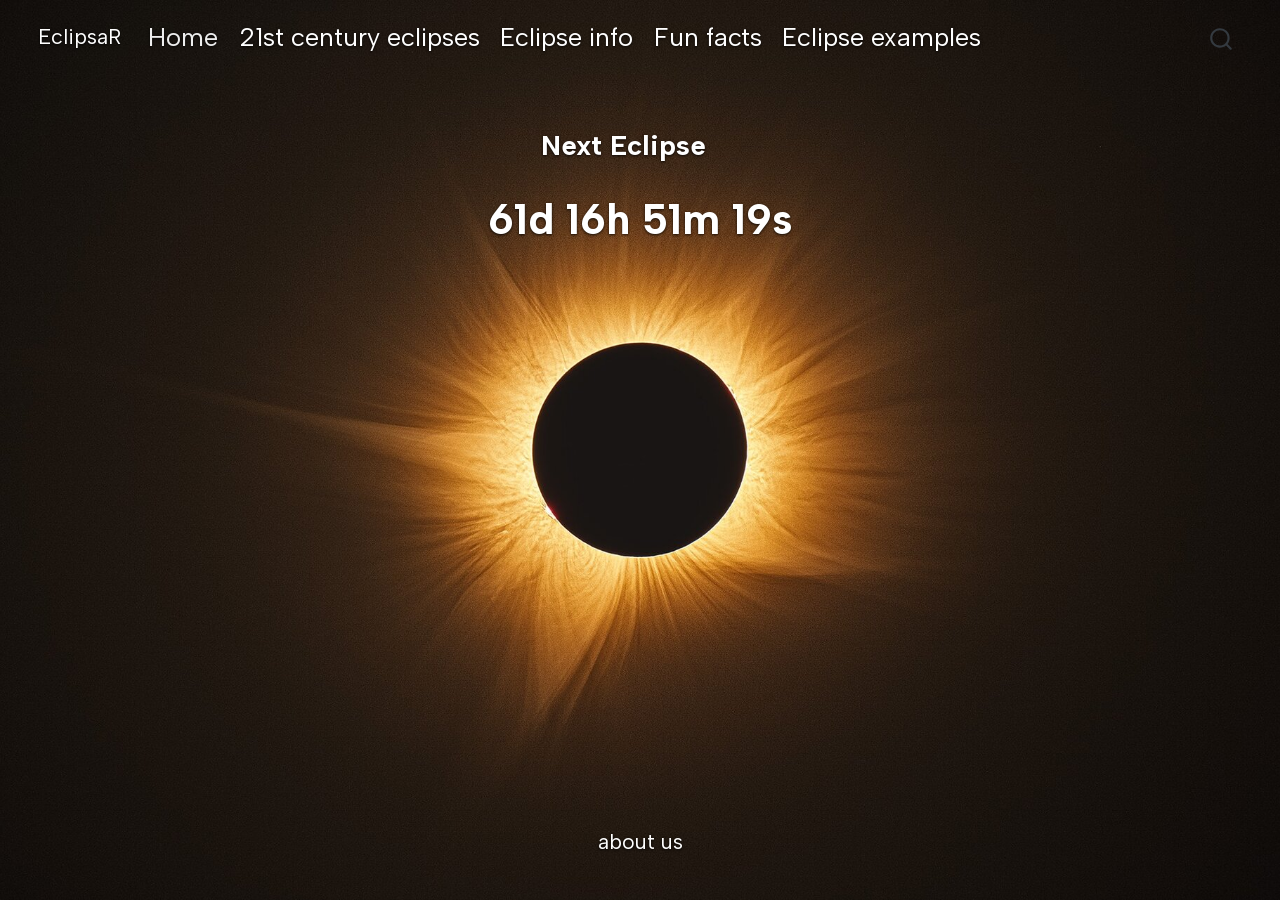
==== commit e5dd63e3: "Built site for gh-pages" ====
--- a/index.html
+++ b/index.html
@@ -2,7 +2,7 @@
 <html xmlns="http://www.w3.org/1999/xhtml" lang="en" xml:lang="en"><head>
 
 <meta charset="utf-8">
-<meta name="generator" content="quarto-1.10.18">
+<meta name="generator" content="quarto-1.9.38">
 
 <meta name="viewport" content="width=device-width, initial-scale=1.0, user-scalable=yes">
 
@@ -12,13 +12,10 @@
 /* Default styles provided by pandoc.
 ** See https://pandoc.org/MANUAL.html#variables-for-html for config info.
 */
+code{white-space: pre-wrap;}
 span.smallcaps{font-variant: small-caps;}
-div.columns{display: flex; gap: 1.5em;}
-div.column{flex: auto;}
-@media screen {
-div.columns{gap: min(4vw, 1.5em);}
-div.column{overflow-x: auto;}
-}
+div.columns{display: flex; gap: min(4vw, 1.5em);}
+div.column{flex: auto; overflow-x: auto;}
 div.hanging-indent{margin-left: 1.5em; text-indent: -1.5em;}
 ul.task-list{list-style: none;}
 ul.task-list li input[type="checkbox"] {
@@ -42,14 +39,14 @@
 <script src="site_libs/quarto-html/tippy.umd.min.js"></script>
 <script src="site_libs/quarto-html/anchor.min.js"></script>
 <link href="site_libs/quarto-html/tippy.css" rel="stylesheet">
-<link href="site_libs/quarto-html/quarto-syntax-highlighting-64a204ab8560d761af7679ceaba22944.css" rel="stylesheet" class="quarto-color-scheme" id="quarto-text-highlighting-styles">
-<link href="site_libs/quarto-html/quarto-syntax-highlighting-dark-b85bc7c33db8c58e0ec93c3465666fed.css" rel="stylesheet" class="quarto-color-scheme quarto-color-alternate" id="quarto-text-highlighting-styles">
-<link href="site_libs/quarto-html/quarto-syntax-highlighting-64a204ab8560d761af7679ceaba22944.css" rel="stylesheet" class="quarto-color-scheme-extra" id="quarto-text-highlighting-styles">
+<link href="site_libs/quarto-html/quarto-syntax-highlighting-15634bcf2e68342d4ad2dfa704d543f6.css" rel="stylesheet" class="quarto-color-scheme" id="quarto-text-highlighting-styles">
+<link href="site_libs/quarto-html/quarto-syntax-highlighting-dark-0a6b7249c26820e032cb0bd839ff02b1.css" rel="stylesheet" class="quarto-color-scheme quarto-color-alternate" id="quarto-text-highlighting-styles">
+<link href="site_libs/quarto-html/quarto-syntax-highlighting-15634bcf2e68342d4ad2dfa704d543f6.css" rel="stylesheet" class="quarto-color-scheme-extra" id="quarto-text-highlighting-styles">
 <script src="site_libs/bootstrap/bootstrap.min.js"></script>
 <link href="site_libs/bootstrap/bootstrap-icons.css" rel="stylesheet">
-<link href="site_libs/bootstrap/bootstrap-e7e3ff9ac96207298a1b43defaaa908c.min.css" rel="stylesheet" append-hash="true" class="quarto-color-scheme" id="quarto-bootstrap" data-mode="light">
-<link href="site_libs/bootstrap/bootstrap-dark-b978a3874308e30ec489b968a37c4d53.min.css" rel="stylesheet" append-hash="true" class="quarto-color-scheme quarto-color-alternate" id="quarto-bootstrap" data-mode="light">
-<link href="site_libs/bootstrap/bootstrap-e7e3ff9ac96207298a1b43defaaa908c.min.css" rel="stylesheet" append-hash="true" class="quarto-color-scheme-extra" id="quarto-bootstrap" data-mode="light">
+<link href="site_libs/bootstrap/bootstrap-2286e7fa73a323c9ab767ca436eccc66.min.css" rel="stylesheet" append-hash="true" class="quarto-color-scheme" id="quarto-bootstrap" data-mode="light">
+<link href="site_libs/bootstrap/bootstrap-dark-7b820a1d131a364be1b3ba2ea4c5c702.min.css" rel="stylesheet" append-hash="true" class="quarto-color-scheme quarto-color-alternate" id="quarto-bootstrap" data-mode="light">
+<link href="site_libs/bootstrap/bootstrap-2286e7fa73a323c9ab767ca436eccc66.min.css" rel="stylesheet" append-hash="true" class="quarto-color-scheme-extra" id="quarto-bootstrap" data-mode="light">
 <script id="quarto-search-options" type="application/json">{
   "location": "navbar",
   "copy-button": false,
@@ -113,6 +110,10 @@
   <li class="nav-item">
     <a class="nav-link" href="./fun_facts.html"> 
 <span class="menu-text">Fun facts</span></a>
+  </li>  
+  <li class="nav-item">
+    <a class="nav-link" href="./individual_examples.html"> 
+<span class="menu-text">Eclipse examples</span></a>
   </li>  
 </ul>
           </div> <!-- /navcollapse -->
--- a/site_libs/quarto-html/quarto-syntax-highlighting-15634bcf2e68342d4ad2dfa704d543f6.css
+++ b/site_libs/quarto-html/quarto-syntax-highlighting-15634bcf2e68342d4ad2dfa704d543f6.css
@@ -0,0 +1,236 @@
+/* quarto syntax highlight colors */
+:root {
+  --quarto-hl-ot-color: #003B4F;
+  --quarto-hl-at-color: #657422;
+  --quarto-hl-ss-color: #20794D;
+  --quarto-hl-an-color: #5E5E5E;
+  --quarto-hl-fu-color: #4758AB;
+  --quarto-hl-st-color: #20794D;
+  --quarto-hl-cf-color: #003B4F;
+  --quarto-hl-op-color: #5E5E5E;
+  --quarto-hl-er-color: #AD0000;
+  --quarto-hl-bn-color: #AD0000;
+  --quarto-hl-al-color: #AD0000;
+  --quarto-hl-va-color: #111111;
+  --quarto-hl-bu-color: inherit;
+  --quarto-hl-ex-color: inherit;
+  --quarto-hl-pp-color: #AD0000;
+  --quarto-hl-in-color: #5E5E5E;
+  --quarto-hl-vs-color: #20794D;
+  --quarto-hl-wa-color: #5E5E5E;
+  --quarto-hl-do-color: #5E5E5E;
+  --quarto-hl-im-color: #00769E;
+  --quarto-hl-ch-color: #20794D;
+  --quarto-hl-dt-color: #AD0000;
+  --quarto-hl-fl-color: #AD0000;
+  --quarto-hl-co-color: #5E5E5E;
+  --quarto-hl-cv-color: #5E5E5E;
+  --quarto-hl-cn-color: #8f5902;
+  --quarto-hl-sc-color: #5E5E5E;
+  --quarto-hl-dv-color: #AD0000;
+  --quarto-hl-kw-color: #003B4F;
+}
+
+/* other quarto variables */
+:root {
+  --quarto-font-monospace: SFMono-Regular, Menlo, Monaco, Consolas, "Liberation Mono", "Courier New", monospace;
+}
+
+/* syntax highlight based on Pandoc's rules */
+pre > code.sourceCode > span {
+  color: #003B4F;
+}
+
+code.sourceCode > span {
+  color: #003B4F;
+}
+
+div.sourceCode,
+div.sourceCode pre.sourceCode {
+  color: #003B4F;
+}
+
+/* Normal */
+code span {
+  color: #003B4F;
+}
+
+/* Alert */
+code span.al {
+  color: #AD0000;
+  font-style: inherit;
+}
+
+/* Annotation */
+code span.an {
+  color: #5E5E5E;
+  font-style: inherit;
+}
+
+/* Attribute */
+code span.at {
+  color: #657422;
+  font-style: inherit;
+}
+
+/* BaseN */
+code span.bn {
+  color: #AD0000;
+  font-style: inherit;
+}
+
+/* BuiltIn */
+code span.bu {
+  font-style: inherit;
+}
+
+/* ControlFlow */
+code span.cf {
+  color: #003B4F;
+  font-weight: bold;
+  font-style: inherit;
+}
+
+/* Char */
+code span.ch {
+  color: #20794D;
+  font-style: inherit;
+}
+
+/* Constant */
+code span.cn {
+  color: #8f5902;
+  font-style: inherit;
+}
+
+/* Comment */
+code span.co {
+  color: #5E5E5E;
+  font-style: inherit;
+}
+
+/* CommentVar */
+code span.cv {
+  color: #5E5E5E;
+  font-style: italic;
+}
+
+/* Documentation */
+code span.do {
+  color: #5E5E5E;
+  font-style: italic;
+}
+
+/* DataType */
+code span.dt {
+  color: #AD0000;
+  font-style: inherit;
+}
+
+/* DecVal */
+code span.dv {
+  color: #AD0000;
+  font-style: inherit;
+}
+
+/* Error */
+code span.er {
+  color: #AD0000;
+  font-style: inherit;
+}
+
+/* Extension */
+code span.ex {
+  font-style: inherit;
+}
+
+/* Float */
+code span.fl {
+  color: #AD0000;
+  font-style: inherit;
+}
+
+/* Function */
+code span.fu {
+  color: #4758AB;
+  font-style: inherit;
+}
+
+/* Import */
+code span.im {
+  color: #00769E;
+  font-style: inherit;
+}
+
+/* Information */
+code span.in {
+  color: #5E5E5E;
+  font-style: inherit;
+}
+
+/* Keyword */
+code span.kw {
+  color: #003B4F;
+  font-weight: bold;
+  font-style: inherit;
+}
+
+/* Operator */
+code span.op {
+  color: #5E5E5E;
+  font-style: inherit;
+}
+
+/* Other */
+code span.ot {
+  color: #003B4F;
+  font-style: inherit;
+}
+
+/* Preprocessor */
+code span.pp {
+  color: #AD0000;
+  font-style: inherit;
+}
+
+/* SpecialChar */
+code span.sc {
+  color: #5E5E5E;
+  font-style: inherit;
+}
+
+/* SpecialString */
+code span.ss {
+  color: #20794D;
+  font-style: inherit;
+}
+
+/* String */
+code span.st {
+  color: #20794D;
+  font-style: inherit;
+}
+
+/* Variable */
+code span.va {
+  color: #111111;
+  font-style: inherit;
+}
+
+/* VerbatimString */
+code span.vs {
+  color: #20794D;
+  font-style: inherit;
+}
+
+/* Warning */
+code span.wa {
+  color: #5E5E5E;
+  font-style: italic;
+}
+
+.prevent-inlining {
+  content: "</";
+}
+
+/*# sourceMappingURL=f23921c56f73e400b49028c9186a1aa0.css.map */
--- a/site_libs/quarto-html/quarto-syntax-highlighting-dark-0a6b7249c26820e032cb0bd839ff02b1.css
+++ b/site_libs/quarto-html/quarto-syntax-highlighting-dark-0a6b7249c26820e032cb0bd839ff02b1.css
@@ -0,0 +1,219 @@
+/* quarto syntax highlight colors */
+:root {
+  --quarto-hl-al-color: #f07178;
+  --quarto-hl-an-color: #d4d0ab;
+  --quarto-hl-at-color: #00e0e0;
+  --quarto-hl-bn-color: #d4d0ab;
+  --quarto-hl-bu-color: #abe338;
+  --quarto-hl-ch-color: #abe338;
+  --quarto-hl-co-color: #f8f8f2;
+  --quarto-hl-cv-color: #ffd700;
+  --quarto-hl-cn-color: #ffd700;
+  --quarto-hl-cf-color: #ffa07a;
+  --quarto-hl-dt-color: #ffa07a;
+  --quarto-hl-dv-color: #d4d0ab;
+  --quarto-hl-do-color: #f8f8f2;
+  --quarto-hl-er-color: #f07178;
+  --quarto-hl-ex-color: #00e0e0;
+  --quarto-hl-fl-color: #d4d0ab;
+  --quarto-hl-fu-color: #ffa07a;
+  --quarto-hl-im-color: #abe338;
+  --quarto-hl-in-color: #d4d0ab;
+  --quarto-hl-kw-color: #ffa07a;
+  --quarto-hl-op-color: #ffa07a;
+  --quarto-hl-ot-color: #00e0e0;
+  --quarto-hl-pp-color: #dcc6e0;
+  --quarto-hl-re-color: #00e0e0;
+  --quarto-hl-sc-color: #abe338;
+  --quarto-hl-ss-color: #abe338;
+  --quarto-hl-st-color: #abe338;
+  --quarto-hl-va-color: #00e0e0;
+  --quarto-hl-vs-color: #abe338;
+  --quarto-hl-wa-color: #dcc6e0;
+}
+
+/* other quarto variables */
+:root {
+  --quarto-font-monospace: SFMono-Regular, Menlo, Monaco, Consolas, "Liberation Mono", "Courier New", monospace;
+}
+
+/* syntax highlight based on Pandoc's rules */
+pre > code.sourceCode > span {
+  color: #f8f8f2;
+}
+
+code.sourceCode > span {
+  color: #f8f8f2;
+}
+
+div.sourceCode,
+div.sourceCode pre.sourceCode {
+  color: #f8f8f2;
+}
+
+/* Normal */
+code span {
+  color: #f8f8f2;
+}
+
+/* Alert */
+code span.al {
+  color: #f07178;
+}
+
+/* Annotation */
+code span.an {
+  color: #d4d0ab;
+}
+
+/* Attribute */
+code span.at {
+  color: #00e0e0;
+}
+
+/* BaseN */
+code span.bn {
+  color: #d4d0ab;
+}
+
+/* BuiltIn */
+code span.bu {
+  color: #abe338;
+}
+
+/* ControlFlow */
+code span.cf {
+  font-weight: bold;
+  color: #ffa07a;
+}
+
+/* Char */
+code span.ch {
+  color: #abe338;
+}
+
+/* Constant */
+code span.cn {
+  color: #ffd700;
+}
+
+/* Comment */
+code span.co {
+  font-style: italic;
+  color: #f8f8f2;
+}
+
+/* CommentVar */
+code span.cv {
+  color: #ffd700;
+}
+
+/* Documentation */
+code span.do {
+  color: #f8f8f2;
+}
+
+/* DataType */
+code span.dt {
+  color: #ffa07a;
+}
+
+/* DecVal */
+code span.dv {
+  color: #d4d0ab;
+}
+
+/* Error */
+code span.er {
+  color: #f07178;
+  text-decoration: underline;
+}
+
+/* Extension */
+code span.ex {
+  font-weight: bold;
+  color: #00e0e0;
+}
+
+/* Float */
+code span.fl {
+  color: #d4d0ab;
+}
+
+/* Function */
+code span.fu {
+  color: #ffa07a;
+}
+
+/* Import */
+code span.im {
+  color: #abe338;
+}
+
+/* Information */
+code span.in {
+  color: #d4d0ab;
+}
+
+/* Keyword */
+code span.kw {
+  font-weight: bold;
+  color: #ffa07a;
+}
+
+/* Operator */
+code span.op {
+  color: #ffa07a;
+}
+
+/* Other */
+code span.ot {
+  color: #00e0e0;
+}
+
+/* Preprocessor */
+code span.pp {
+  color: #dcc6e0;
+}
+
+/* RegionMarker */
+code span.re {
+  background-color: #f8f8f2;
+  color: #00e0e0;
+}
+
+/* SpecialChar */
+code span.sc {
+  color: #abe338;
+}
+
+/* SpecialString */
+code span.ss {
+  color: #abe338;
+}
+
+/* String */
+code span.st {
+  color: #abe338;
+}
+
+/* Variable */
+code span.va {
+  color: #00e0e0;
+}
+
+/* VerbatimString */
+code span.vs {
+  color: #abe338;
+}
+
+/* Warning */
+code span.wa {
+  color: #dcc6e0;
+}
+
+.prevent-inlining {
+  content: "</";
+}
+
+/*# sourceMappingURL=175367c052bafc98bd680af3479823f0.css.map */
--- a/site_libs/quarto-html/quarto-syntax-highlighting-15634bcf2e68342d4ad2dfa704d543f6.css
+++ b/site_libs/quarto-html/quarto-syntax-highlighting-15634bcf2e68342d4ad2dfa704d543f6.css
@@ -0,0 +1,236 @@
+/* quarto syntax highlight colors */
+:root {
+  --quarto-hl-ot-color: #003B4F;
+  --quarto-hl-at-color: #657422;
+  --quarto-hl-ss-color: #20794D;
+  --quarto-hl-an-color: #5E5E5E;
+  --quarto-hl-fu-color: #4758AB;
+  --quarto-hl-st-color: #20794D;
+  --quarto-hl-cf-color: #003B4F;
+  --quarto-hl-op-color: #5E5E5E;
+  --quarto-hl-er-color: #AD0000;
+  --quarto-hl-bn-color: #AD0000;
+  --quarto-hl-al-color: #AD0000;
+  --quarto-hl-va-color: #111111;
+  --quarto-hl-bu-color: inherit;
+  --quarto-hl-ex-color: inherit;
+  --quarto-hl-pp-color: #AD0000;
+  --quarto-hl-in-color: #5E5E5E;
+  --quarto-hl-vs-color: #20794D;
+  --quarto-hl-wa-color: #5E5E5E;
+  --quarto-hl-do-color: #5E5E5E;
+  --quarto-hl-im-color: #00769E;
+  --quarto-hl-ch-color: #20794D;
+  --quarto-hl-dt-color: #AD0000;
+  --quarto-hl-fl-color: #AD0000;
+  --quarto-hl-co-color: #5E5E5E;
+  --quarto-hl-cv-color: #5E5E5E;
+  --quarto-hl-cn-color: #8f5902;
+  --quarto-hl-sc-color: #5E5E5E;
+  --quarto-hl-dv-color: #AD0000;
+  --quarto-hl-kw-color: #003B4F;
+}
+
+/* other quarto variables */
+:root {
+  --quarto-font-monospace: SFMono-Regular, Menlo, Monaco, Consolas, "Liberation Mono", "Courier New", monospace;
+}
+
+/* syntax highlight based on Pandoc's rules */
+pre > code.sourceCode > span {
+  color: #003B4F;
+}
+
+code.sourceCode > span {
+  color: #003B4F;
+}
+
+div.sourceCode,
+div.sourceCode pre.sourceCode {
+  color: #003B4F;
+}
+
+/* Normal */
+code span {
+  color: #003B4F;
+}
+
+/* Alert */
+code span.al {
+  color: #AD0000;
+  font-style: inherit;
+}
+
+/* Annotation */
+code span.an {
+  color: #5E5E5E;
+  font-style: inherit;
+}
+
+/* Attribute */
+code span.at {
+  color: #657422;
+  font-style: inherit;
+}
+
+/* BaseN */
+code span.bn {
+  color: #AD0000;
+  font-style: inherit;
+}
+
+/* BuiltIn */
+code span.bu {
+  font-style: inherit;
+}
+
+/* ControlFlow */
+code span.cf {
+  color: #003B4F;
+  font-weight: bold;
+  font-style: inherit;
+}
+
+/* Char */
+code span.ch {
+  color: #20794D;
+  font-style: inherit;
+}
+
+/* Constant */
+code span.cn {
+  color: #8f5902;
+  font-style: inherit;
+}
+
+/* Comment */
+code span.co {
+  color: #5E5E5E;
+  font-style: inherit;
+}
+
+/* CommentVar */
+code span.cv {
+  color: #5E5E5E;
+  font-style: italic;
+}
+
+/* Documentation */
+code span.do {
+  color: #5E5E5E;
+  font-style: italic;
+}
+
+/* DataType */
+code span.dt {
+  color: #AD0000;
+  font-style: inherit;
+}
+
+/* DecVal */
+code span.dv {
+  color: #AD0000;
+  font-style: inherit;
+}
+
+/* Error */
+code span.er {
+  color: #AD0000;
+  font-style: inherit;
+}
+
+/* Extension */
+code span.ex {
+  font-style: inherit;
+}
+
+/* Float */
+code span.fl {
+  color: #AD0000;
+  font-style: inherit;
+}
+
+/* Function */
+code span.fu {
+  color: #4758AB;
+  font-style: inherit;
+}
+
+/* Import */
+code span.im {
+  color: #00769E;
+  font-style: inherit;
+}
+
+/* Information */
+code span.in {
+  color: #5E5E5E;
+  font-style: inherit;
+}
+
+/* Keyword */
+code span.kw {
+  color: #003B4F;
+  font-weight: bold;
+  font-style: inherit;
+}
+
+/* Operator */
+code span.op {
+  color: #5E5E5E;
+  font-style: inherit;
+}
+
+/* Other */
+code span.ot {
+  color: #003B4F;
+  font-style: inherit;
+}
+
+/* Preprocessor */
+code span.pp {
+  color: #AD0000;
+  font-style: inherit;
+}
+
+/* SpecialChar */
+code span.sc {
+  color: #5E5E5E;
+  font-style: inherit;
+}
+
+/* SpecialString */
+code span.ss {
+  color: #20794D;
+  font-style: inherit;
+}
+
+/* String */
+code span.st {
+  color: #20794D;
+  font-style: inherit;
+}
+
+/* Variable */
+code span.va {
+  color: #111111;
+  font-style: inherit;
+}
+
+/* VerbatimString */
+code span.vs {
+  color: #20794D;
+  font-style: inherit;
+}
+
+/* Warning */
+code span.wa {
+  color: #5E5E5E;
+  font-style: italic;
+}
+
+.prevent-inlining {
+  content: "</";
+}
+
+/*# sourceMappingURL=f23921c56f73e400b49028c9186a1aa0.css.map */
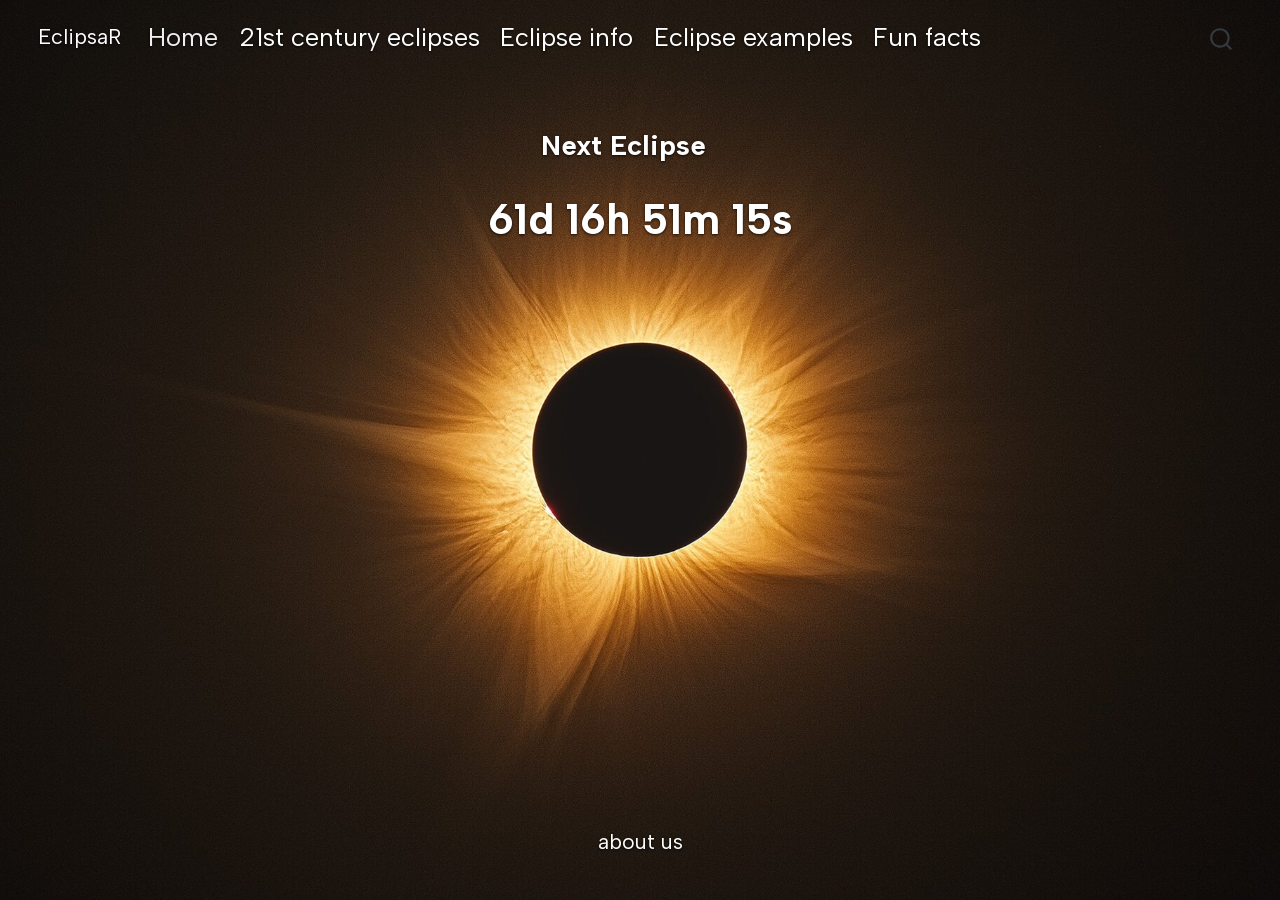
==== commit 016367ed: "Built site for gh-pages" ====
--- a/index.html
+++ b/index.html
@@ -108,12 +108,12 @@
 <span class="menu-text">Eclipse info</span></a>
   </li>  
   <li class="nav-item">
+    <a class="nav-link" href="./individual_examples.html"> 
+<span class="menu-text">Eclipse examples</span></a>
+  </li>  
+  <li class="nav-item">
     <a class="nav-link" href="./fun_facts.html"> 
 <span class="menu-text">Fun facts</span></a>
-  </li>  
-  <li class="nav-item">
-    <a class="nav-link" href="./individual_examples.html"> 
-<span class="menu-text">Eclipse examples</span></a>
   </li>  
 </ul>
           </div> <!-- /navcollapse -->
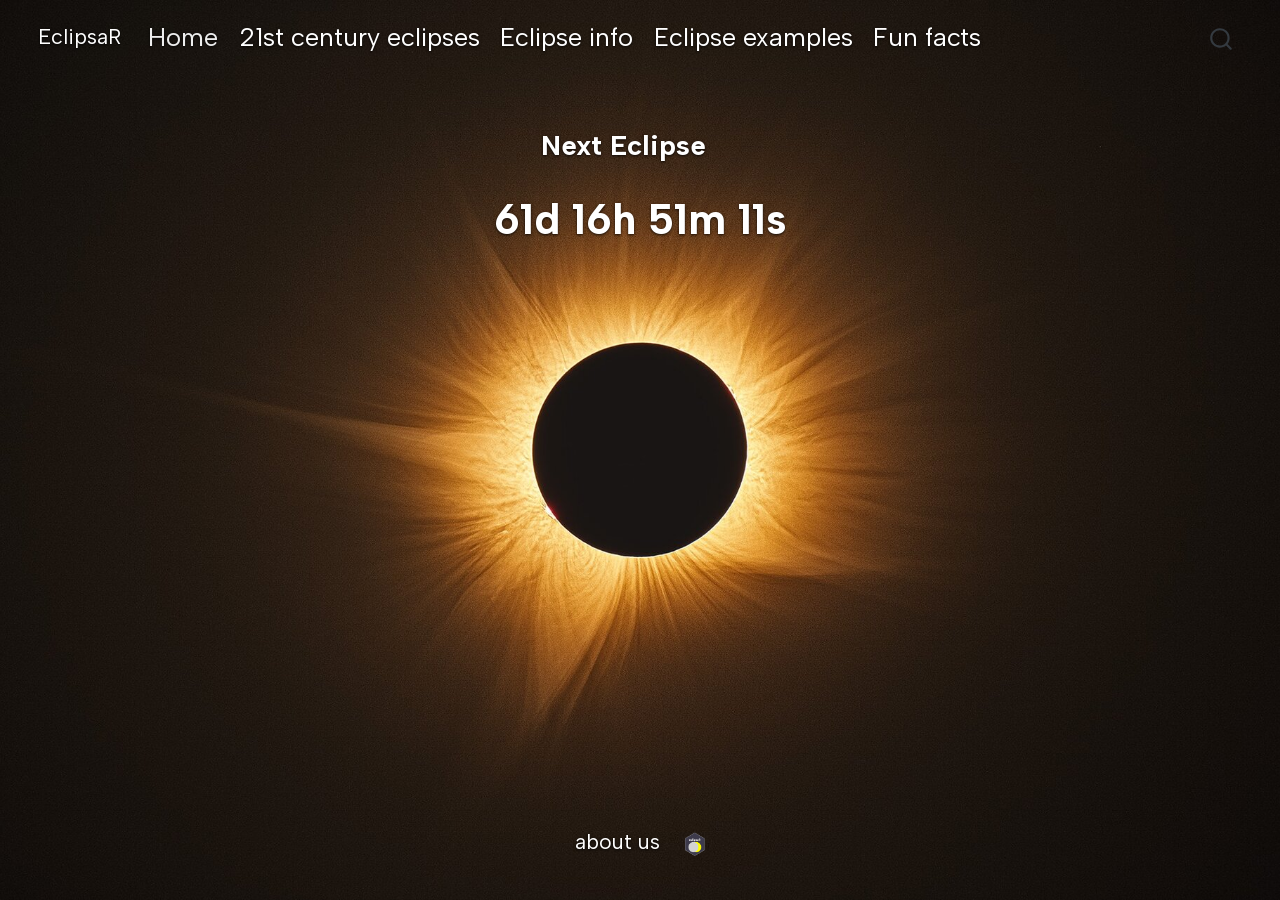
==== commit 8a358d37: "Built site for gh-pages" ====
--- a/index.html
+++ b/index.html
@@ -624,6 +624,11 @@
 <p>about us</p>
 </a>
   </li>  
+    <li class="nav-item">
+    <a class="nav-link" href="https://github.com/ma-ulloa/eclipsaR">
+<p><img src="logo/logo-sticker.png" alt="GitHub" height="24"></p>
+</a>
+  </li>  
 </ul>
     </div>
     <div class="nav-footer-right">
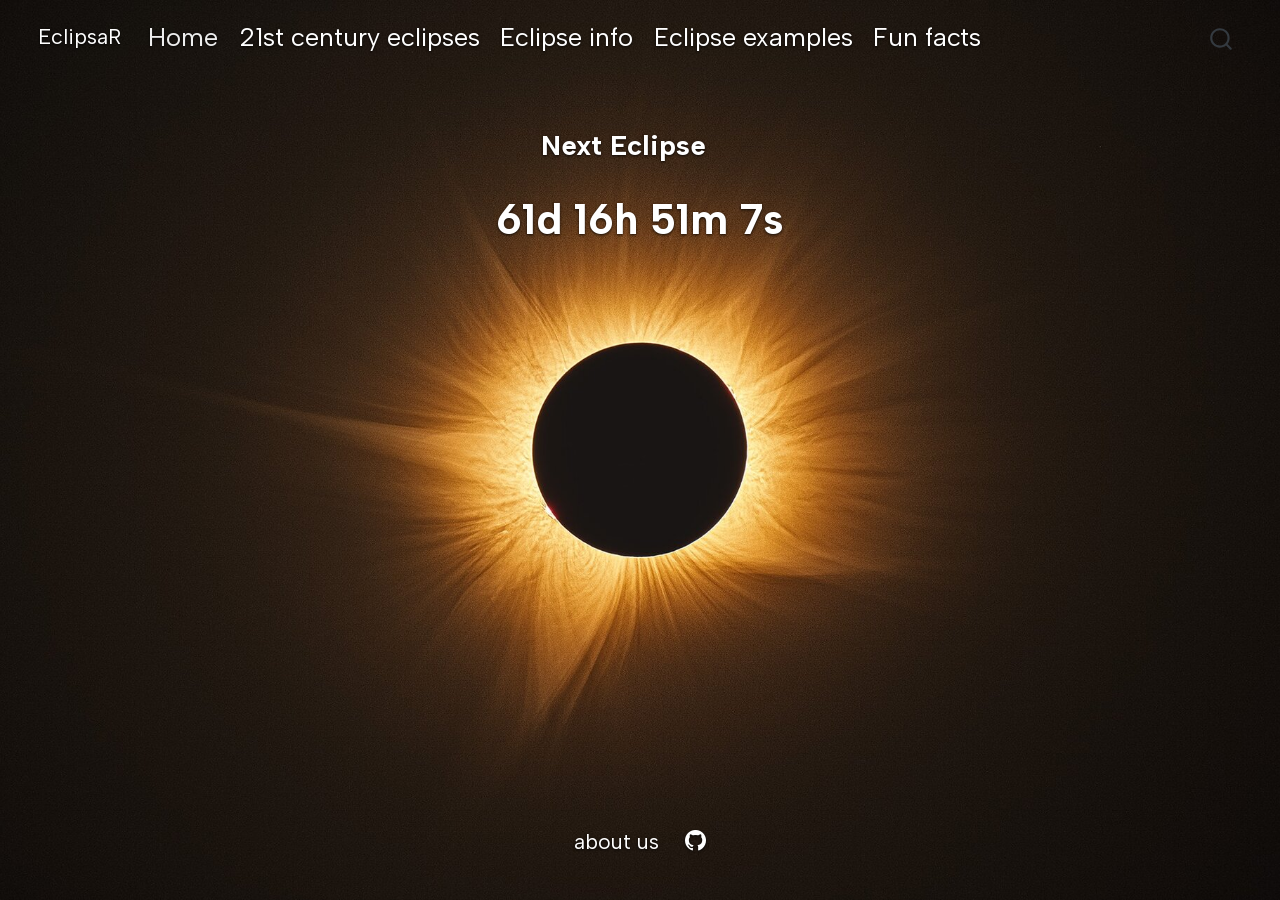
==== commit 6dac3ccc: "Built site for gh-pages" ====
--- a/index.html
+++ b/index.html
@@ -624,10 +624,11 @@
 <p>about us</p>
 </a>
   </li>  
-    <li class="nav-item">
+    <li class="nav-item compact">
     <a class="nav-link" href="https://github.com/ma-ulloa/eclipsaR">
-<p><img src="logo/logo-sticker.png" alt="GitHub" height="24"></p>
-</a>
+      <i class="bi bi-github" role="img" aria-label="GitHub">
+</i> 
+    </a>
   </li>  
 </ul>
     </div>
